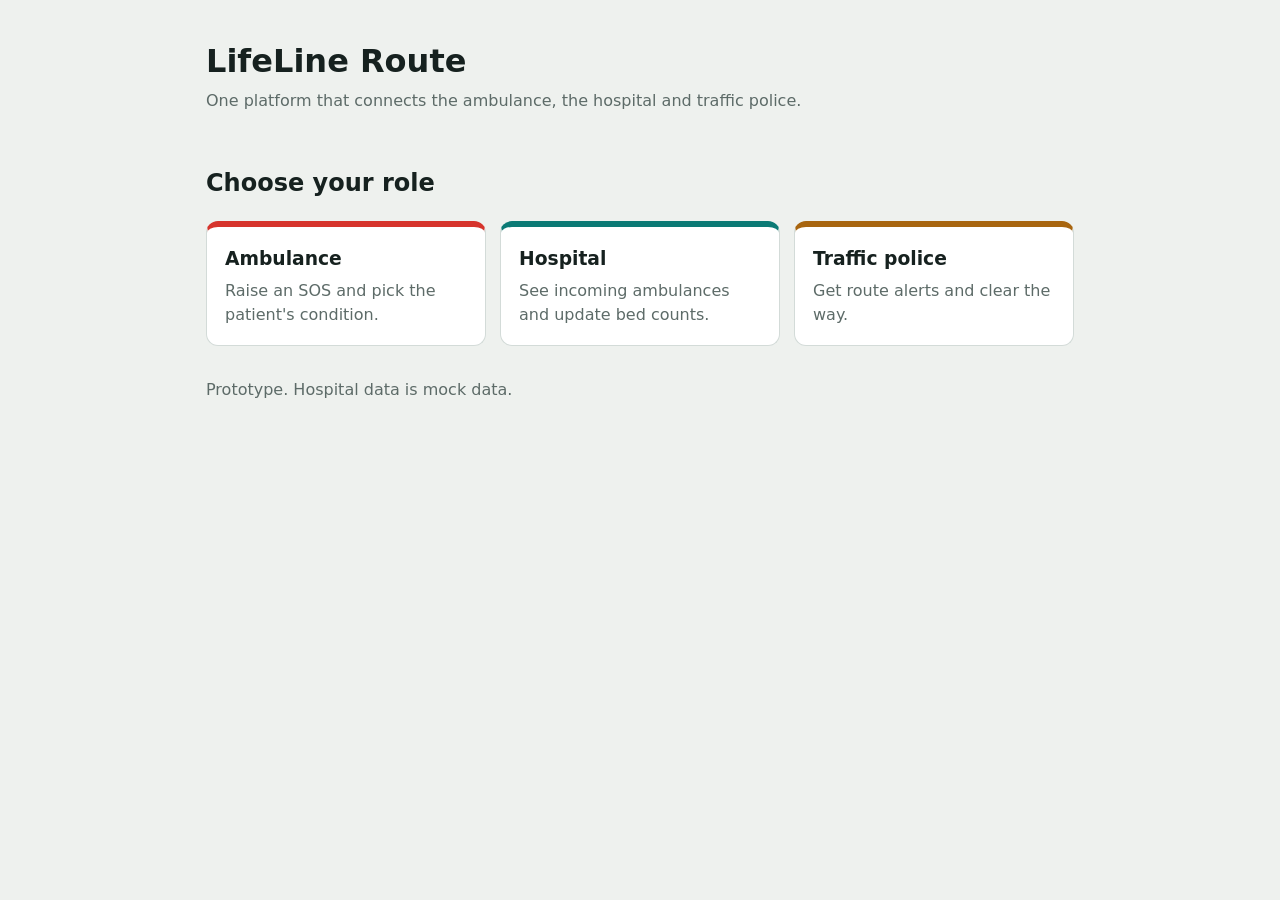
==== index.html @ 88f0d171 "added landing page" ====
<!DOCTYPE html>
<html lang="en">
<head>
  <meta charset="UTF-8">
  <meta name="viewport" content="width=device-width, initial-scale=1">
  <title>LifeLine Route</title>
  <link rel="stylesheet" href="css/style.css">
</head>
<body>
  <header>
    <h1>LifeLine Route</h1>
    <p>One platform that connects the ambulance, the hospital and traffic police.</p>
  </header>

  <main>
    <h2>Choose your role</h2>

    <div class="roles">
      <a class="role ambulance" href="ambulance.html">
        <h3>Ambulance</h3>
        <p>Raise an SOS and pick the patient's condition.</p>
      </a>

      <a class="role hospital" href="hospital.html">
        <h3>Hospital</h3>
        <p>See incoming ambulances and update bed counts.</p>
      </a>

      <a class="role police" href="police.html">
        <h3>Traffic police</h3>
        <p>Get route alerts and clear the way.</p>
      </a>
    </div>
  </main>

  <footer>
    <p>Prototype. Hospital data is mock data.</p>
  </footer>
</body>
</html>
---- css/style.css ----
/* Colors live here, so you can change the look in one place */
:root {
  --bg: #eef1ee;
  --card: #ffffff;
  --text: #16211f;
  --muted: #5d6b68;
  --line: #d3dbd8;
  --ambulance: #d6342c;
  --hospital: #0b7a75;
  --police: #a8650f;
}

* {
  box-sizing: border-box;
}

body {
  margin: 0;
  background: var(--bg);
  color: var(--text);
  font-family: system-ui, -apple-system, "Segoe UI", sans-serif;
  line-height: 1.5;
}

header,
main,
footer {
  max-width: 900px;
  margin: 0 auto;
  padding: 16px;
}

header h1 {
  margin-bottom: 4px;
  font-size: 32px;
}

header p,
footer p {
  margin: 0;
  color: var(--muted);
}

/* The three role cards */
.roles {
  display: grid;
  grid-template-columns: repeat(auto-fit, minmax(220px, 1fr));
  gap: 14px;
}

.role {
  display: block;
  background: var(--card);
  border: 1px solid var(--line);
  border-top: 6px solid var(--color);
  border-radius: 12px;
  padding: 18px;
  color: inherit;
  text-decoration: none;
}

.role:hover {
  border-color: var(--color);
}

.role h3 {
  margin: 0 0 6px;
}

.role p {
  margin: 0;
  color: var(--muted);
}

.ambulance { --color: var(--ambulance); }
.hospital  { --color: var(--hospital); }
.police    { --color: var(--police); }
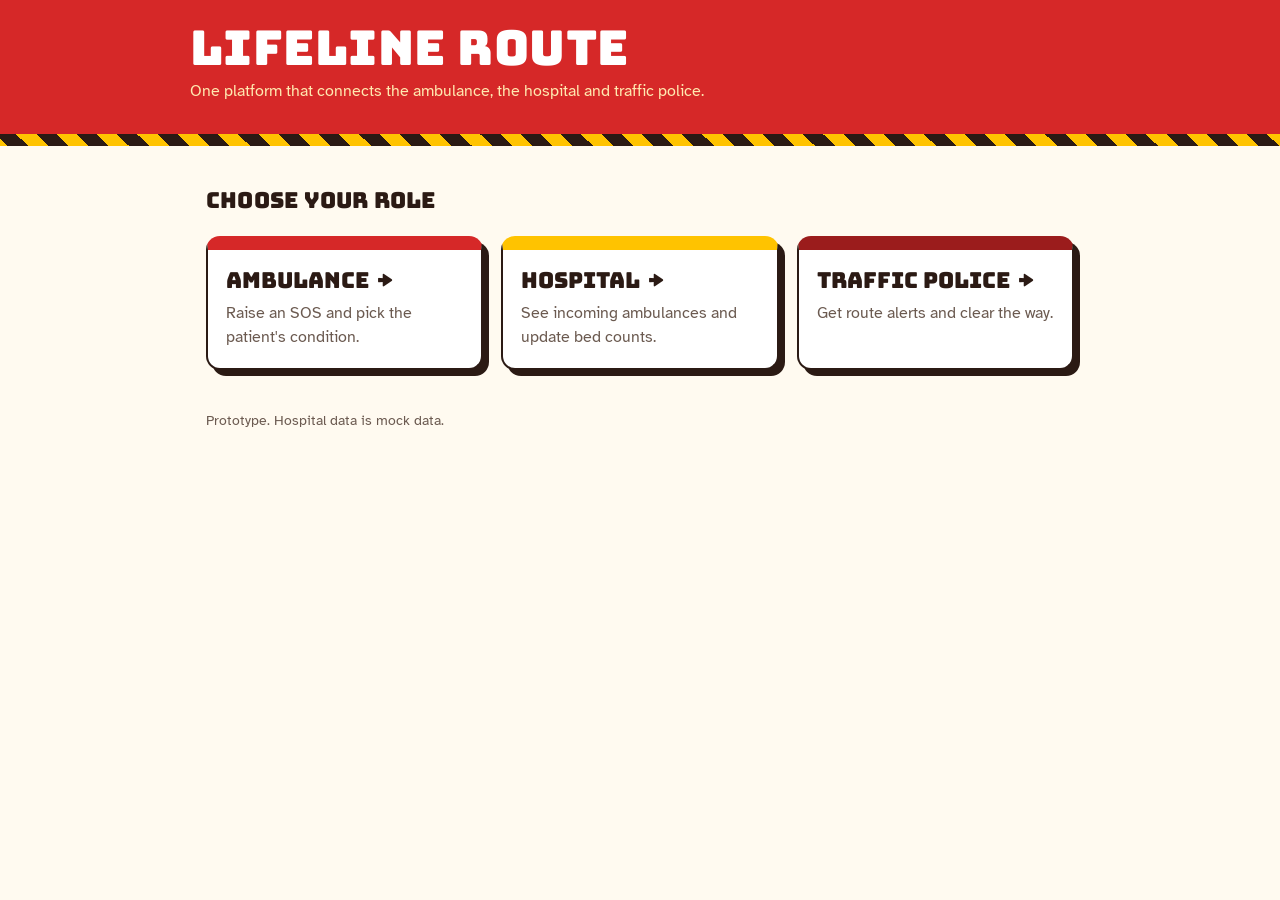
==== commit c40bd822: "added firebase" ====
--- a/index.html
+++ b/index.html
@@ -4,7 +4,7 @@
   <meta charset="UTF-8">
   <meta name="viewport" content="width=device-width, initial-scale=1">
   <title>LifeLine Route</title>
-  <link rel="stylesheet" href="css/style.css">
+  <link rel="stylesheet" href="css/theme.css">
 </head>
 <body>
   <header>
--- a/css/theme.css
+++ b/css/theme.css
@@ -0,0 +1,396 @@
+@import url("https://fonts.googleapis.com/css2?family=Atkinson+Hyperlegible:wght@400;700&family=Bungee&display=swap");
+
+/* ===== Colors: change the whole look from here ===== */
+:root {
+  --red: #d62828;
+  --red-dark: #9b1c1c;
+  --yellow: #ffc300;
+  --yellow-soft: #fff3c4;
+  --cream: #fffaf0;
+  --ink: #2b1a14;
+  --muted: #6b5a50;
+  --line: #e6d7b8;
+
+  --display: "Bungee", "Arial Black", Impact, sans-serif;
+  --body: "Atkinson Hyperlegible", system-ui, -apple-system, "Segoe UI", sans-serif;
+}
+
+* { box-sizing: border-box; }
+
+body {
+  margin: 0;
+  background: var(--cream);
+  color: var(--ink);
+  font-family: var(--body);
+  line-height: 1.55;
+}
+
+h1, h2, h3 { font-weight: 400; }
+
+:focus-visible {
+  outline: 3px solid var(--red);
+  outline-offset: 3px;
+}
+
+/* ===== Header: red band with hazard-tape edge ===== */
+header {
+  background: var(--red);
+  color: #fff;
+  padding: 22px 16px 30px;
+  border-bottom: 12px solid var(--ink);
+  border-image: repeating-linear-gradient(
+    45deg, var(--yellow) 0 14px, var(--ink) 14px 28px
+  ) 12;
+}
+
+header > * {
+  max-width: 900px;
+  margin-left: auto;
+  margin-right: auto;
+}
+
+header h1 {
+  margin-top: 0;
+  margin-bottom: 4px;
+  font-family: var(--display);
+  font-weight: 400;
+  font-size: clamp(30px, 6vw, 48px);
+  line-height: 1.1;
+  letter-spacing: 0.01em;
+}
+
+header p {
+  margin-top: 0;
+  margin-bottom: 0;
+  color: #ffe9b0;
+}
+
+header p:has(.back-link) {
+  margin-bottom: 14px;
+}
+
+/* ===== Back to roles button ===== */
+.back-link {
+  display: inline-flex;
+  align-items: center;
+  gap: 8px;
+  background: var(--yellow);
+  color: var(--ink);
+  font-weight: 800;
+  font-size: 14px;
+  text-decoration: none;
+  padding: 8px 16px;
+  border: 2px solid var(--ink);
+  border-radius: 99px;
+  box-shadow: 3px 3px 0 var(--ink);
+  transition: transform 0.12s, box-shadow 0.12s;
+}
+
+.back-link:hover {
+  transform: translate(-2px, -2px);
+  box-shadow: 5px 5px 0 var(--ink);
+}
+
+.back-link:active {
+  transform: translate(2px, 2px);
+  box-shadow: 1px 1px 0 var(--ink);
+}
+
+main,
+footer {
+  max-width: 900px;
+  margin: 0 auto;
+  padding: 20px 16px;
+}
+
+main h2 {
+  font-family: var(--display);
+  font-size: 22px;
+  letter-spacing: 0.01em;
+}
+
+footer p {
+  margin: 0;
+  color: var(--muted);
+  font-size: 14px;
+}
+
+/* ===== Role cards on the landing page ===== */
+.roles {
+  display: grid;
+  grid-template-columns: repeat(auto-fit, minmax(230px, 1fr));
+  gap: 18px;
+}
+
+.role {
+  display: block;
+  background: #fff;
+  color: var(--ink);
+  text-decoration: none;
+  border: 2px solid var(--ink);
+  border-top: 14px solid var(--color);
+  border-radius: 14px;
+  padding: 18px;
+  box-shadow: 6px 6px 0 var(--ink);
+  transition: transform 0.12s, box-shadow 0.12s;
+}
+
+.role:hover {
+  transform: translate(-3px, -3px);
+  box-shadow: 9px 9px 0 var(--ink);
+}
+
+.role h3 {
+  margin: 0 0 6px;
+  font-family: var(--display);
+  font-size: 22px;
+  line-height: 1.2;
+}
+
+.role h3::after { content: "  \2192"; }
+
+.role p {
+  margin: 0;
+  color: var(--muted);
+}
+
+.ambulance { --color: var(--red); }
+.hospital  { --color: var(--yellow); }
+.police    { --color: var(--red-dark); }
+
+/* ===== Panels (white cards) ===== */
+.panel {
+  --accent: var(--red);
+  background: #fff;
+  border: 2px solid var(--ink);
+  border-top: 12px solid var(--accent);
+  border-radius: 14px;
+  padding: 20px;
+  margin-bottom: 20px;
+  box-shadow: 6px 6px 0 var(--ink);
+}
+
+.hospital-panel { --accent: var(--yellow); }
+.police-panel   { --accent: var(--red-dark); }
+
+.panel h2 {
+  margin: 18px 0 10px;
+  font-family: var(--display);
+  font-size: 20px;
+  line-height: 1.2;
+}
+
+.panel h2:first-child { margin-top: 0; }
+
+/* ===== Ambulance form ===== */
+.choices {
+  display: flex;
+  flex-wrap: wrap;
+  gap: 10px;
+}
+
+.choice {
+  font: inherit;
+  font-weight: 700;
+  cursor: pointer;
+  color: var(--ink);
+  background: #fff;
+  border: 2px solid var(--ink);
+  border-radius: 10px;
+  padding: 10px 16px;
+  transition: background 0.12s, transform 0.12s;
+}
+
+.choice:hover { background: var(--yellow-soft); }
+
+.choice.selected {
+  background: var(--red);
+  color: #fff;
+  box-shadow: 3px 3px 0 var(--ink);
+  transform: translate(-1px, -1px);
+}
+
+.sos {
+  display: block;
+  width: 100%;
+  margin-top: 26px;
+  padding: 18px;
+  font-family: var(--display);
+  font-size: 34px;
+  font-weight: 400;
+  letter-spacing: 0.08em;
+  color: #fff;
+  background: var(--red);
+  border: 3px solid var(--ink);
+  border-radius: 14px;
+  box-shadow: 0 7px 0 var(--red-dark), 0 7px 0 3px var(--ink);
+  cursor: pointer;
+  transition: transform 0.08s, box-shadow 0.08s;
+}
+
+.sos:hover { background: #e53535; }
+
+.sos:active {
+  transform: translateY(5px);
+  box-shadow: 0 2px 0 var(--red-dark), 0 2px 0 3px var(--ink);
+}
+
+/* ===== Messages ===== */
+.result {
+  margin: 16px 0 0;
+  font-weight: 700;
+}
+
+.result.ok {
+  background: var(--yellow-soft);
+  border-left: 6px solid var(--yellow);
+  border-radius: 8px;
+  padding: 10px 14px;
+}
+
+.result.error {
+  background: #ffe3e0;
+  border-left: 6px solid var(--red);
+  border-radius: 8px;
+  padding: 10px 14px;
+  color: var(--red-dark);
+}
+
+.empty,
+.muted { color: var(--muted); }
+
+/* ===== Cards inside panels ===== */
+.match-card,
+.alert-card {
+  border: 2px solid var(--ink);
+  border-radius: 10px;
+  padding: 14px 18px;
+  margin: 14px 0;
+}
+
+.match-card {
+  background: var(--yellow-soft);
+  border-left: 10px solid var(--yellow);
+}
+
+.alert-card {
+  background: #fff1ee;
+  border-left: 10px solid var(--red);
+}
+
+.match-card h3,
+.alert-card h3 {
+  margin: 0 0 6px;
+  font-family: var(--display);
+  font-size: 19px;
+  line-height: 1.25;
+}
+
+.match-card p,
+.alert-card p { margin: 4px 0; }
+
+/* ===== Buttons ===== */
+.action {
+  font: inherit;
+  font-weight: 800;
+  cursor: pointer;
+  color: #fff;
+  background: var(--red);
+  border: 2px solid var(--ink);
+  border-radius: 10px;
+  padding: 12px 18px;
+  box-shadow: 3px 3px 0 var(--ink);
+  transition: transform 0.12s, box-shadow 0.12s;
+}
+
+.action:hover {
+  transform: translate(-2px, -2px);
+  box-shadow: 5px 5px 0 var(--ink);
+}
+
+.action:active {
+  transform: translate(2px, 2px);
+  box-shadow: 1px 1px 0 var(--ink);
+}
+
+.action.secondary {
+  color: var(--ink);
+  background: #fff;
+}
+
+.action.secondary:hover { background: var(--yellow); }
+
+.badge {
+  display: inline-block;
+  background: var(--yellow);
+  color: var(--ink);
+  font-weight: 800;
+  border: 2px solid var(--ink);
+  border-radius: 99px;
+  padding: 4px 14px;
+}
+
+/* ===== Hospital bed table ===== */
+.table-scroll { overflow-x: auto; }
+
+.bed-table {
+  width: 100%;
+  min-width: 560px;
+  border-collapse: collapse;
+}
+
+.bed-table th,
+.bed-table td {
+  text-align: left;
+  padding: 12px 8px;
+  border-bottom: 1px solid var(--line);
+  vertical-align: middle;
+}
+
+.bed-table th {
+  background: var(--yellow);
+  color: var(--ink);
+  font-size: 13px;
+  text-transform: uppercase;
+  letter-spacing: 0.05em;
+  border-bottom: 2px solid var(--ink);
+}
+
+.bed-table tbody tr:hover { background: var(--yellow-soft); }
+
+.step {
+  font: inherit;
+  font-weight: 800;
+  width: 34px;
+  height: 34px;
+  cursor: pointer;
+  color: var(--ink);
+  background: #fff;
+  border: 2px solid var(--ink);
+  border-radius: 8px;
+}
+
+.step:hover { background: var(--yellow); }
+
+.count {
+  display: inline-block;
+  min-width: 38px;
+  text-align: center;
+  font-size: 18px;
+  font-weight: 800;
+}
+
+.count.zero { color: var(--red); }
+
+/* ===== Map ===== */
+.map-panel { margin-top: 0; }
+
+.map {
+  height: 380px;
+  border: 3px solid var(--ink);
+  border-radius: 10px;
+}
+
+@media (prefers-reduced-motion: reduce) {
+  * { transition: none !important; }
+}
